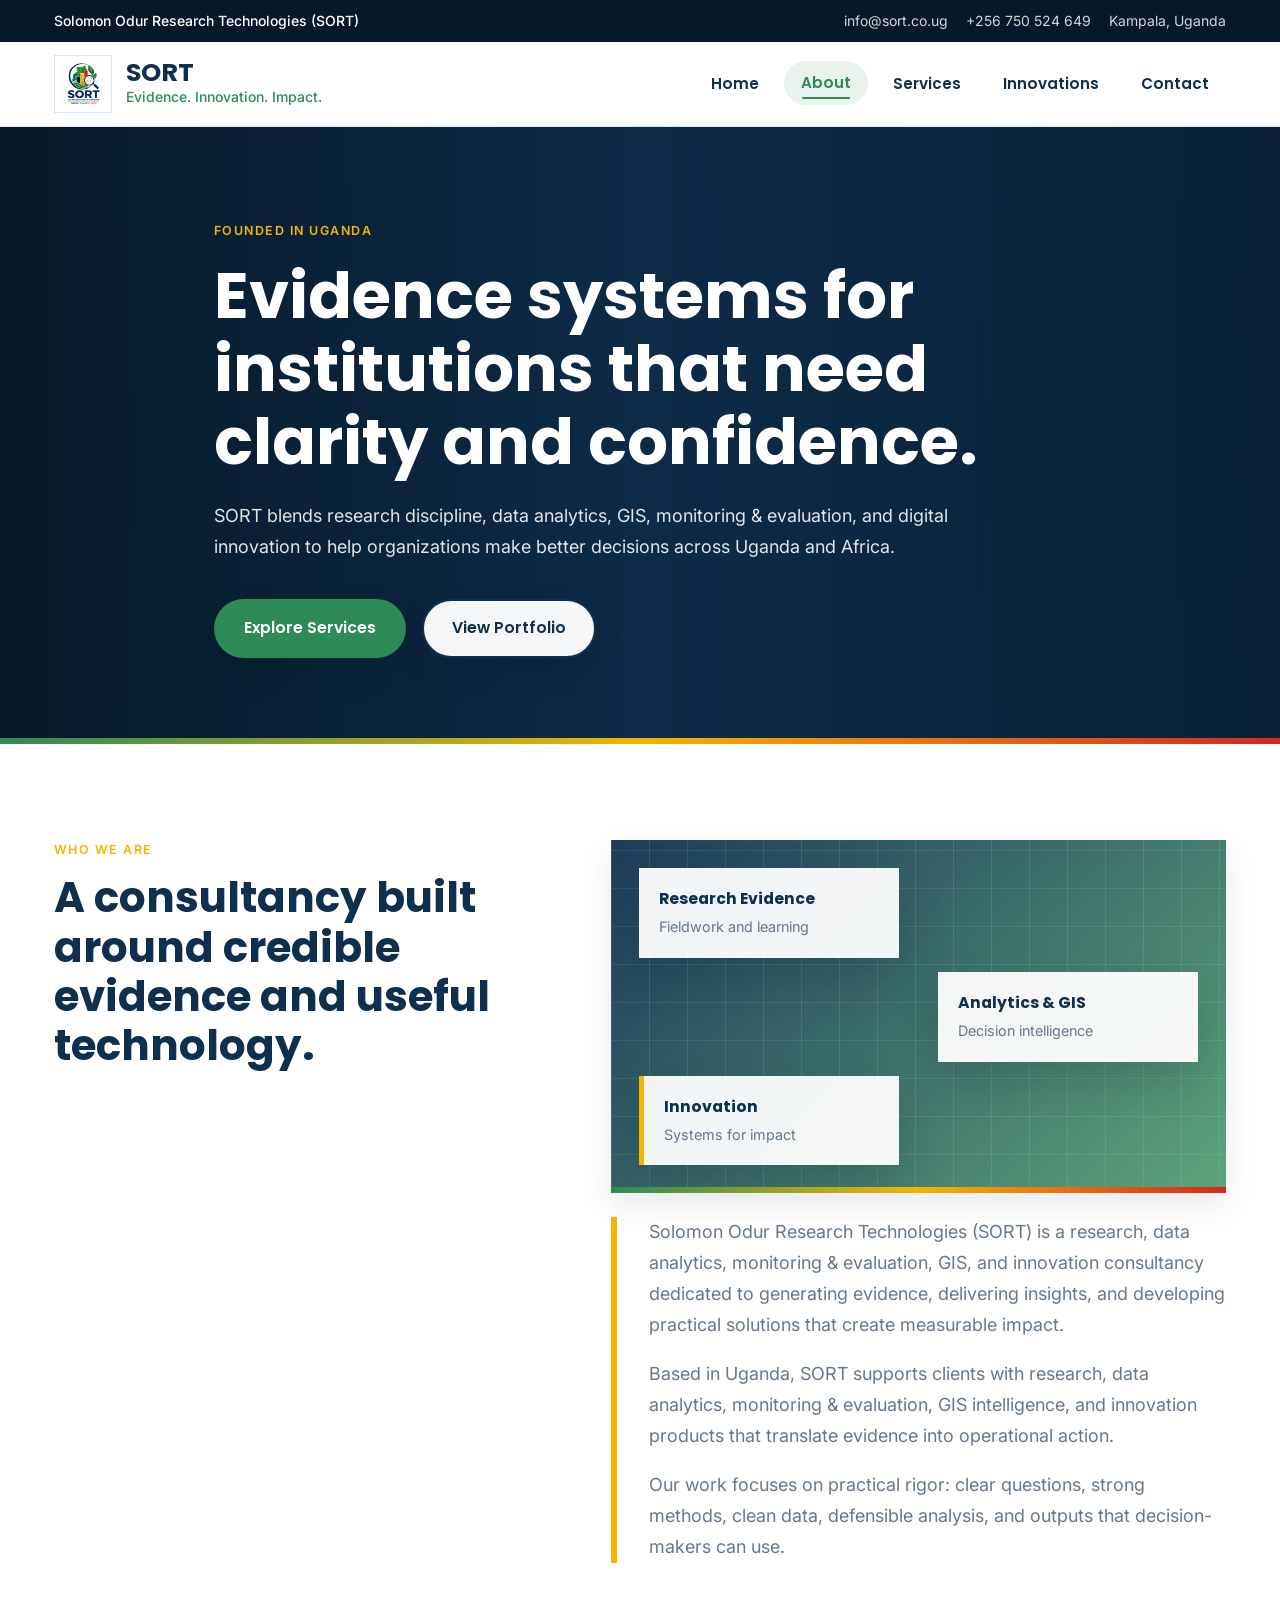
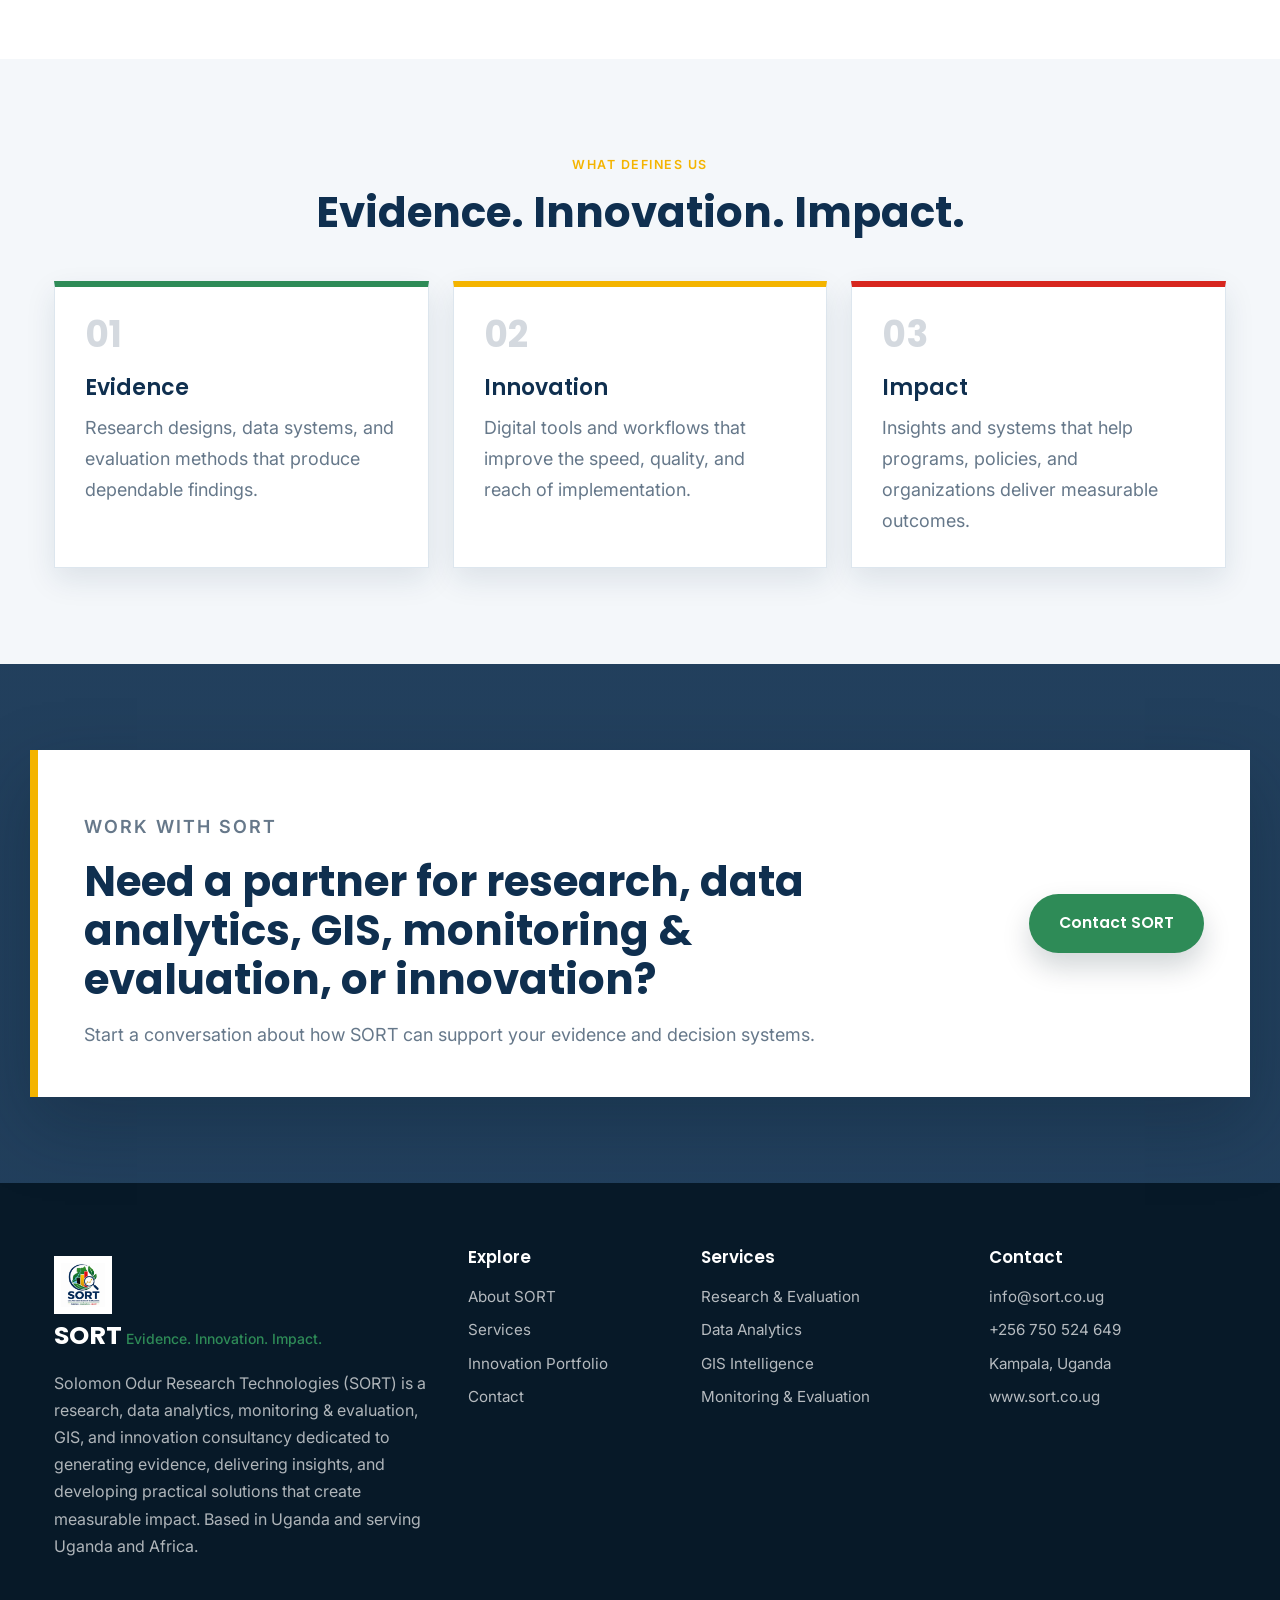
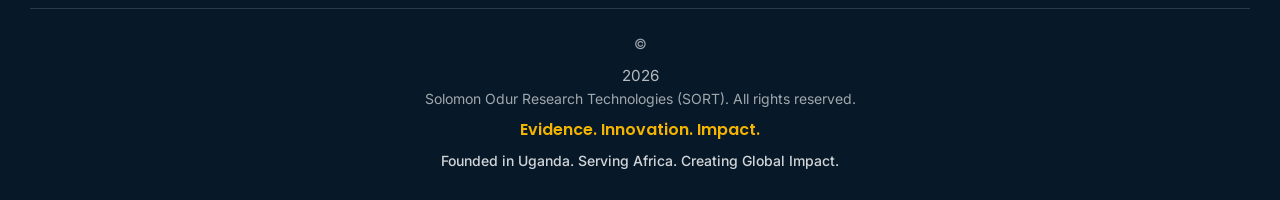
==== about.html @ d626e4c6 "Initial commit for SORT website" ====
<!DOCTYPE html>
<html lang="en">
<head>
  <meta charset="UTF-8" />
  <meta name="viewport" content="width=device-width, initial-scale=1.0" />
  <meta name="description" content="Solomon Odur Research Technologies (SORT) is a research, data analytics, monitoring &amp; evaluation, GIS, and innovation consultancy dedicated to generating evidence, delivering insights, and developing practical solutions that create measurable impact. Founded in Uganda and serving Uganda and Africa." />
  <title>About Solomon Odur Research Technologies (SORT) | Evidence. Innovation. Impact.</title>
  <link rel="preconnect" href="https://fonts.googleapis.com">
  <link rel="preconnect" href="https://fonts.gstatic.com" crossorigin>
  <link href="https://fonts.googleapis.com/css2?family=Inter:wght@300;400;500;600&family=Poppins:wght@400;500;600;700;800&display=swap" rel="stylesheet">
  <link rel="stylesheet" href="assets/css/style.css">
</head>
<body>
  <header class="site-header" data-header>
    <div class="top-bar">
      <div class="container top-bar__inner">
        <p>Solomon Odur Research Technologies (SORT)</p>
        <div class="top-bar__contact" aria-label="SORT contact information">
          <a href="mailto:info@sort.co.ug">info@sort.co.ug</a>
          <a href="tel:+256750524649">+256 750 524 649</a>
          <span>Kampala, Uganda</span>
        </div>
      </div>
    </div>

    <nav class="main-nav" aria-label="Primary navigation">
      <div class="container main-nav__inner">
        <a class="brand" href="index.html" aria-label="SORT homepage">
          <img src="assets/images/logo.png" alt="Solomon Odur Research Technologies (SORT) logo" class="brand__logo">
          <span class="brand__copy">
            <strong>SORT</strong>
            <small>Evidence. Innovation. Impact.</small>
          </span>
        </a>

        <button class="nav-toggle" type="button" aria-label="Open navigation menu" aria-expanded="false" aria-controls="primary-menu" data-nav-toggle>
          <span></span>
          <span></span>
          <span></span>
        </button>

        <div class="nav-menu" id="primary-menu" data-nav-menu>
          <a href="index.html">Home</a>
          <a href="about.html" aria-current="page">About</a>
          <a href="services.html">Services</a>
          <a href="products.html">Innovations</a>
          <a href="contact.html">Contact</a>
        </div>
      </div>
    </nav>
  </header>

  <main>
    <section class="page-hero page-hero--about" aria-labelledby="page-title">
      <div class="container page-hero__inner">
        <p class="eyebrow">Founded in Uganda</p>
        <h1 id="page-title">Evidence systems for institutions that need clarity and confidence.</h1>
        <p>SORT blends research discipline, data analytics, GIS, monitoring &amp; evaluation, and digital innovation to help organizations make better decisions across Uganda and Africa.</p>
        <div class="hero__actions">
          <a class="btn btn--primary" href="services.html">Explore Services</a>
          <a class="btn btn--secondary" href="products.html">View Portfolio</a>
        </div>
      </div>
    </section>

    <section class="section page-section">
      <div class="container about-grid">
        <div class="section-intro">
          <p class="section-kicker">Who We Are</p>
          <h2>A consultancy built around credible evidence and useful technology.</h2>
        </div>
        <div class="about-media-grid">
          <div class="about-visual" aria-label="Research, analytics, and innovation visual">
            <div class="about-visual__map"></div>
            <div class="about-visual__card about-visual__card--field">
              <strong>Research Evidence</strong>
              <span>Fieldwork and learning</span>
            </div>
            <div class="about-visual__card about-visual__card--gis">
              <strong>Analytics &amp; GIS</strong>
              <span>Decision intelligence</span>
            </div>
            <div class="about-visual__card about-visual__card--innovation">
              <strong>Innovation</strong>
              <span>Systems for impact</span>
            </div>
          </div>
          <div class="about-copy">
            <p>Solomon Odur Research Technologies (SORT) is a research, data analytics, monitoring &amp; evaluation, GIS, and innovation consultancy dedicated to generating evidence, delivering insights, and developing practical solutions that create measurable impact.</p>
            <p>Based in Uganda, SORT supports clients with research, data analytics, monitoring &amp; evaluation, GIS intelligence, and innovation products that translate evidence into operational action.</p>
            <p>Our work focuses on practical rigor: clear questions, strong methods, clean data, defensible analysis, and outputs that decision-makers can use.</p>
          </div>
        </div>
      </div>
    </section>

    <section class="section page-section page-section--light">
      <div class="container">
        <div class="section-heading">
          <p class="section-kicker">What Defines Us</p>
          <h2>Evidence. Innovation. Impact.</h2>
        </div>
        <div class="page-card-grid">
          <article class="page-card">
            <span>01</span>
            <h3>Evidence</h3>
            <p>Research designs, data systems, and evaluation methods that produce dependable findings.</p>
          </article>
          <article class="page-card">
            <span>02</span>
            <h3>Innovation</h3>
            <p>Digital tools and workflows that improve the speed, quality, and reach of implementation.</p>
          </article>
          <article class="page-card">
            <span>03</span>
            <h3>Impact</h3>
            <p>Insights and systems that help programs, policies, and organizations deliver measurable outcomes.</p>
          </article>
        </div>
      </div>
    </section>

    <section class="cta-section" aria-labelledby="cta-title">
      <div class="container cta-panel">
        <div>
          <p class="section-kicker">Work With SORT</p>
          <h2 id="cta-title">Need a partner for research, data analytics, GIS, monitoring &amp; evaluation, or innovation?</h2>
          <p>Start a conversation about how SORT can support your evidence and decision systems.</p>
        </div>
        <a class="btn btn--primary" href="contact.html">Contact SORT</a>
      </div>
    </section>
  </main>

  <footer class="site-footer">
    <div class="container footer-grid">
      <div class="footer-about">
        <a class="brand brand--footer" href="index.html" aria-label="SORT homepage">
          <img src="assets/images/logo.png" alt="Solomon Odur Research Technologies (SORT) logo" class="brand__logo">
          <span class="brand__copy">
            <strong>SORT</strong>
            <small>Evidence. Innovation. Impact.</small>
          </span>
        </a>
        <p>Solomon Odur Research Technologies (SORT) is a research, data analytics, monitoring &amp; evaluation, GIS, and innovation consultancy dedicated to generating evidence, delivering insights, and developing practical solutions that create measurable impact. Based in Uganda and serving Uganda and Africa.</p>
      </div>
      <div>
        <h3>Explore</h3>
        <a href="about.html">About SORT</a>
        <a href="services.html">Services</a>
        <a href="products.html">Innovation Portfolio</a>
        <a href="contact.html">Contact</a>
      </div>
      <div>
        <h3>Services</h3>
        <span>Research & Evaluation</span>
        <span>Data Analytics</span>
        <span>GIS Intelligence</span>
        <span>Monitoring & Evaluation</span>
      </div>
      <div>
        <h3>Contact</h3>
        <a href="mailto:info@sort.co.ug">info@sort.co.ug</a>
        <a href="tel:+256750524649">+256 750 524 649</a>
        <span>Kampala, Uganda</span>
        <span>www.sort.co.ug</span>
      </div>
    </div>
    <div class="container footer-bottom">
      <p>&copy; <span data-year>2026</span> Solomon Odur Research Technologies (SORT). All rights reserved.</p>
      <p>Evidence. Innovation. Impact.</p>
      <p>Founded in Uganda. Serving Africa. Creating Global Impact.</p>
    </div>
  </footer>

  <script src="assets/js/main.js" defer></script>
</body>
</html>
---- assets/css/style.css ----
:root {
  --navy: #0F2F4F;
  --navy-950: #071928;
  --navy-900: #0A2239;
  --green: #2E8B57;
  --gold: #F4B400;
  --red: #D7261E;
  --white: #FFFFFF;
  --ink: #132235;
  --muted: #66788A;
  --mist: #F4F7FA;
  --line: #DDE6EE;
  --shadow-sm: 0 12px 28px rgba(15, 47, 79, 0.10);
  --shadow-lg: 0 28px 70px rgba(7, 25, 40, 0.28);
  --font-heading: "Poppins", "Inter", Arial, sans-serif;
  --font-body: "Inter", Arial, sans-serif;
  --text-hero: clamp(3rem, 5.2vw, 4rem);
  --leading-hero: 1.14;
  --text-section: clamp(2rem, 3.3vw, 2.625rem);
  --leading-section: 1.17;
  --text-card: 1.375rem;
  --leading-card: 1.18;
  --text-body: 1.125rem;
  --leading-body: 1.72;
  --text-small: 0.875rem;
  --leading-small: 1.55;
}

* {
  box-sizing: border-box;
  margin: 0;
  padding: 0;
}

html {
  scroll-behavior: smooth;
}

body {
  background: var(--white);
  color: var(--ink);
  font-family: var(--font-body);
  font-size: var(--text-body);
  font-weight: 400;
  line-height: var(--leading-body);
  min-width: 320px;
}

body.nav-open {
  overflow: hidden;
}

a {
  color: inherit;
  text-decoration: none;
}

img {
  display: block;
  max-width: 100%;
}

.container {
  margin: 0 auto;
  max-width: 1220px;
  padding: 0 24px;
  width: 100%;
}

.site-header {
  left: 0;
  position: sticky;
  right: 0;
  top: 0;
  z-index: 50;
}

.site-header.is-scrolled .main-nav {
  box-shadow: var(--shadow-sm);
}

.top-bar {
  background: var(--navy-950);
  color: rgba(255, 255, 255, 0.82);
  font-size: var(--text-small);
  line-height: var(--leading-small);
}

.top-bar__inner {
  align-items: center;
  display: flex;
  gap: 20px;
  justify-content: space-between;
  min-height: 42px;
}

.top-bar__inner p {
  color: var(--white);
  font-weight: 500;
}

.top-bar__contact {
  align-items: center;
  display: flex;
  flex-wrap: wrap;
  gap: 18px;
  justify-content: flex-end;
}

.top-bar a:hover {
  color: var(--gold);
}

.main-nav {
  background: rgba(255, 255, 255, 0.96);
  border-bottom: 1px solid rgba(221, 230, 238, 0.9);
  backdrop-filter: blur(18px);
  transition: box-shadow 180ms ease;
}

.main-nav__inner {
  align-items: center;
  display: flex;
  gap: 24px;
  justify-content: space-between;
  min-height: 84px;
}

.brand {
  align-items: center;
  display: inline-flex;
  gap: 14px;
  min-width: 250px;
}

.brand__logo {
  background: var(--white);
  border: 1px solid var(--line);
  height: 58px;
  object-fit: contain;
  padding: 6px;
  width: 58px;
}

.brand__copy {
  display: grid;
  gap: 1px;
}

.brand__copy strong {
  color: var(--navy);
  font-family: var(--font-heading);
  font-size: 1.58rem;
  font-weight: 700;
  letter-spacing: 0;
  line-height: 1;
}

.brand__copy small {
  color: var(--green);
  font-family: var(--font-body);
  font-size: var(--text-small);
  font-weight: 500;
  line-height: var(--leading-small);
}

.nav-menu {
  align-items: center;
  display: flex;
  gap: 8px;
  justify-content: flex-end;
}

.nav-menu a {
  border-radius: 999px;
  color: var(--navy);
  font-family: var(--font-heading);
  font-size: 0.95rem;
  font-weight: 600;
  line-height: 1.2;
  padding: 13px 17px;
  position: relative;
  transition: background 200ms ease, color 200ms ease, box-shadow 200ms ease, transform 200ms ease;
}

.nav-menu a::after {
  background: var(--green);
  border-radius: 999px;
  bottom: 6px;
  content: "";
  height: 2px;
  left: 18px;
  position: absolute;
  transform: scaleX(0);
  transform-origin: left;
  transition: transform 180ms ease;
  width: calc(100% - 36px);
}

.nav-menu a:hover,
.nav-menu a[aria-current="page"] {
  background: rgba(46, 139, 87, 0.10);
  color: var(--green);
  transform: translateY(-1px);
}

.nav-menu a:hover::after,
.nav-menu a[aria-current="page"]::after {
  transform: scaleX(1);
}

.nav-toggle {
  align-items: center;
  background: var(--navy);
  border: 0;
  border-radius: 999px;
  cursor: pointer;
  display: none;
  height: 46px;
  justify-content: center;
  padding: 0;
  width: 46px;
}

.nav-toggle span {
  background: var(--white);
  display: block;
  height: 2px;
  position: absolute;
  transition: transform 180ms ease, opacity 180ms ease;
  width: 21px;
}

.nav-toggle span:nth-child(1) {
  transform: translateY(-7px);
}

.nav-toggle span:nth-child(3) {
  transform: translateY(7px);
}

.nav-toggle[aria-expanded="true"] span:nth-child(1) {
  transform: rotate(45deg);
}

.nav-toggle[aria-expanded="true"] span:nth-child(2) {
  opacity: 0;
}

.nav-toggle[aria-expanded="true"] span:nth-child(3) {
  transform: rotate(-45deg);
}

.hero {
  background: var(--navy-950);
  color: var(--white);
  min-height: 760px;
  overflow: hidden;
  position: relative;
}

.hero::before {
  animation: heroBackgroundZoom 18s ease-out forwards;
  background:
    linear-gradient(90deg, rgba(7, 25, 40, 0.96) 0%, rgba(15, 47, 79, 0.84) 46%, rgba(15, 47, 79, 0.32) 100%),
    url("https://images.unsplash.com/photo-1667817418453-3489bb60ce9b?auto=format&fit=crop&w=2200&q=85");
  background-position: center;
  background-size: cover;
  content: "";
  inset: 0;
  position: absolute;
  transform: scale(1);
}

.hero::after {
  background: linear-gradient(90deg, var(--green), var(--gold), var(--red));
  bottom: 0;
  content: "";
  height: 7px;
  left: 0;
  position: absolute;
  right: 0;
}

.hero__overlay {
  background:
    linear-gradient(180deg, rgba(255, 255, 255, 0.07), transparent 32%),
    radial-gradient(circle at 82% 20%, rgba(244, 180, 0, 0.20), transparent 28%);
  inset: 0;
  position: absolute;
}

.hero__inner {
  align-items: center;
  display: grid;
  gap: 58px;
  grid-template-columns: minmax(0, 1fr) 370px;
  min-height: 760px;
  padding-bottom: 96px;
  padding-top: 96px;
  position: relative;
  z-index: 1;
}

.hero__content {
  max-width: 790px;
}

.hero__content > * {
  animation: fadeUp 780ms ease forwards;
  opacity: 0;
  transform: translateY(22px);
}

.hero__content > *:nth-child(1) {
  animation-delay: 100ms;
}

.hero__content > *:nth-child(2) {
  animation-delay: 210ms;
}

.hero__content > *:nth-child(3) {
  animation-delay: 320ms;
}

.hero__content > *:nth-child(4) {
  animation-delay: 430ms;
}

.hero__content > *:nth-child(5) {
  animation-delay: 540ms;
}

.eyebrow,
.section-kicker {
  color: var(--gold);
  font-size: 0.78rem;
  font-family: var(--font-body);
  font-weight: 600;
  line-height: var(--leading-small);
  letter-spacing: 0.12em;
  text-transform: uppercase;
}

.hero h1 {
  font-family: var(--font-heading);
  font-size: var(--text-hero);
  font-weight: 700;
  letter-spacing: 0;
  line-height: var(--leading-hero);
  margin-top: 20px;
}

.hero__slogan {
  color: var(--gold);
  font-family: var(--font-heading);
  font-size: clamp(1.35rem, 2.4vw, 2rem);
  font-weight: 700;
  line-height: 1.25;
  margin-top: 22px;
}

.hero__text {
  color: rgba(255, 255, 255, 0.9);
  font-size: var(--text-body);
  font-weight: 400;
  line-height: var(--leading-body);
  margin-top: 22px;
  max-width: 700px;
}

.hero__actions {
  align-items: center;
  display: flex;
  flex-wrap: wrap;
  gap: 16px;
  margin-top: 36px;
}

.btn {
  align-items: center;
  border: 2px solid transparent;
  border-radius: 999px;
  box-shadow: 0 14px 28px rgba(7, 25, 40, 0.18);
  display: inline-flex;
  font-family: var(--font-heading);
  font-size: 0.98rem;
  font-weight: 600;
  justify-content: center;
  letter-spacing: 0;
  min-height: 56px;
  min-width: 172px;
  padding: 14px 28px;
  transition: background 180ms ease, border-color 180ms ease, box-shadow 180ms ease, color 180ms ease, transform 180ms ease;
}

.btn:hover {
  box-shadow: 0 18px 34px rgba(7, 25, 40, 0.24);
  transform: translateY(-2px);
}

.btn:focus-visible,
.nav-menu a:focus-visible,
.nav-toggle:focus-visible {
  outline: 3px solid rgba(244, 180, 0, 0.55);
  outline-offset: 3px;
}

.btn--primary {
  background: var(--green);
  color: var(--white);
}

.btn--primary:hover {
  background: #257848;
  border-color: var(--gold);
}

.btn--secondary,
.btn--light {
  background: rgba(255, 255, 255, 0.96);
  border-color: var(--navy);
  color: var(--navy);
}

.hero .btn--secondary {
  background: rgba(255, 255, 255, 0.08);
  border-color: rgba(255, 255, 255, 0.72);
  color: var(--white);
}

.btn--secondary:hover,
.btn--light:hover {
  background: var(--white);
  border-color: var(--gold);
  color: var(--green);
}

.hero-card {
  background: rgba(255, 255, 255, 0.94);
  border: 1px solid rgba(255, 255, 255, 0.28);
  box-shadow: var(--shadow-lg);
  color: var(--ink);
  padding: 30px;
}

.hero-card__label {
  color: var(--red);
  display: block;
  font-family: var(--font-body);
  font-size: var(--text-small);
  font-weight: 600;
  line-height: var(--leading-small);
  letter-spacing: 0.12em;
  margin-bottom: 20px;
  text-transform: uppercase;
}

.hero-card div {
  border-left: 5px solid var(--green);
  padding: 0 0 0 18px;
}

.hero-card div + div {
  margin-top: 22px;
}

.hero-card div:nth-of-type(2) {
  border-left-color: var(--gold);
}

.hero-card div:nth-of-type(3) {
  border-left-color: var(--red);
}

.hero-card strong {
  color: var(--navy);
  display: block;
  font-family: var(--font-heading);
  font-size: 1.05rem;
  font-weight: 600;
  line-height: 1.3;
}

.hero-card p {
  color: var(--muted);
  font-size: var(--text-small);
  line-height: var(--leading-small);
  margin-top: 4px;
}

.trust-strip {
  background: var(--navy);
  color: var(--white);
}

.trust-strip__grid {
  display: grid;
  grid-template-columns: repeat(4, minmax(0, 1fr));
}

.trust-strip__grid div {
  border-left: 1px solid rgba(255, 255, 255, 0.14);
  min-height: 124px;
  padding: 28px 24px;
}

.trust-strip__grid div:last-child {
  border-right: 1px solid rgba(255, 255, 255, 0.14);
}

.trust-strip span {
  color: var(--gold);
  display: block;
  font-size: 0.82rem;
  font-weight: 600;
  margin-bottom: 9px;
}

.trust-strip strong {
  display: block;
  font-family: var(--font-heading);
  font-size: 1.05rem;
  font-weight: 600;
  line-height: 1.35;
}

.page-hero {
  background: var(--navy-950);
  color: var(--white);
  overflow: hidden;
  position: relative;
}

.page-hero::before {
  background:
    linear-gradient(90deg, rgba(7, 25, 40, 0.95), rgba(15, 47, 79, 0.78), rgba(15, 47, 79, 0.36)),
    url("https://images.unsplash.com/photo-1667817418453-3489bb60ce9b?auto=format&fit=crop&w=1800&q=85");
  background-position: center;
  background-size: cover;
  content: "";
  inset: 0;
  position: absolute;
  transform: scale(1.01);
}

.page-hero::after {
  background: linear-gradient(90deg, var(--green), var(--gold), var(--red));
  bottom: 0;
  content: "";
  height: 6px;
  left: 0;
  position: absolute;
  right: 0;
}

.page-hero--services::before {
  background:
    linear-gradient(90deg, rgba(7, 25, 40, 0.96), rgba(15, 47, 79, 0.82), rgba(46, 139, 87, 0.40)),
    radial-gradient(circle at 78% 24%, rgba(244, 180, 0, 0.22), transparent 26%),
    linear-gradient(135deg, rgba(255, 255, 255, 0.08) 25%, transparent 25%),
    url("https://images.unsplash.com/photo-1667817418453-3489bb60ce9b?auto=format&fit=crop&w=1800&q=85");
  background-position: center;
  background-size: cover, cover, 44px 44px, cover;
}

.page-hero--portfolio::before {
  background:
    linear-gradient(90deg, rgba(7, 25, 40, 0.96), rgba(15, 47, 79, 0.86), rgba(7, 25, 40, 0.52)),
    linear-gradient(135deg, rgba(46, 139, 87, 0.28), transparent 28%),
    linear-gradient(315deg, rgba(215, 38, 30, 0.20), transparent 30%),
    repeating-linear-gradient(90deg, rgba(255, 255, 255, 0.08) 0 1px, transparent 1px 44px),
    repeating-linear-gradient(0deg, rgba(255, 255, 255, 0.07) 0 1px, transparent 1px 44px);
  background-position: center;
  background-size: cover;
}

.page-hero--contact::before {
  background:
    linear-gradient(90deg, rgba(7, 25, 40, 0.95), rgba(15, 47, 79, 0.78), rgba(15, 47, 79, 0.34)),
    url("https://images.unsplash.com/photo-1672590273072-6a92fa9e7f30?auto=format&fit=crop&w=1800&q=85");
  background-position: center;
  background-size: cover;
}

.page-hero__inner {
  max-width: 900px;
  min-height: 440px;
  padding-bottom: 86px;
  padding-top: 94px;
  position: relative;
  z-index: 1;
}

.page-hero h1 {
  font-family: var(--font-heading);
  font-size: var(--text-hero);
  font-weight: 700;
  letter-spacing: 0;
  line-height: var(--leading-hero);
  margin-top: 20px;
}

.page-hero p:not(.eyebrow) {
  color: rgba(255, 255, 255, 0.88);
  font-size: var(--text-body);
  line-height: var(--leading-body);
  margin-top: 22px;
  max-width: 760px;
}

.section {
  padding: 96px 0;
}

.page-section {
  background: var(--white);
}

.page-section--light {
  background: var(--mist);
}

.about-section {
  background: var(--white);
}

.about-grid,
.insight-grid,
.portfolio-header {
  display: grid;
  gap: 54px;
  grid-template-columns: 0.9fr 1.1fr;
}

.section-intro h2,
.section-heading h2,
.portfolio-header h2,
.insight-panel h2,
.cta-panel h2 {
  color: var(--navy);
  font-family: var(--font-heading);
  font-size: var(--text-section);
  font-weight: 700;
  letter-spacing: 0;
  line-height: var(--leading-section);
  margin-top: 14px;
}

.about-copy {
  border-left: 6px solid var(--gold);
  color: var(--muted);
  font-size: var(--text-body);
  line-height: var(--leading-body);
  padding-left: 32px;
}

.about-copy p + p {
  margin-top: 18px;
}

.about-media-grid {
  display: grid;
  gap: 24px;
}

.about-visual {
  background:
    linear-gradient(135deg, rgba(15, 47, 79, 0.94), rgba(46, 139, 87, 0.78)),
    url("https://images.unsplash.com/photo-1667817418453-3489bb60ce9b?auto=format&fit=crop&w=1200&q=80");
  background-position: center;
  background-size: cover;
  box-shadow: var(--shadow-sm);
  min-height: 320px;
  overflow: hidden;
  padding: 28px;
  position: relative;
}

.about-visual::after {
  background: linear-gradient(90deg, var(--green), var(--gold), var(--red));
  bottom: 0;
  content: "";
  height: 6px;
  left: 0;
  position: absolute;
  right: 0;
}

.about-visual__map {
  background:
    repeating-linear-gradient(90deg, rgba(255, 255, 255, 0.14) 0 1px, transparent 1px 38px),
    repeating-linear-gradient(0deg, rgba(255, 255, 255, 0.12) 0 1px, transparent 1px 38px);
  inset: 0;
  opacity: 0.72;
  position: absolute;
}

.about-visual__card {
  background: rgba(255, 255, 255, 0.94);
  box-shadow: 0 18px 45px rgba(7, 25, 40, 0.18);
  max-width: 260px;
  padding: 18px 20px;
  position: relative;
}

.about-visual__card + .about-visual__card {
  margin-top: 14px;
}

.about-visual__card--gis {
  margin-left: auto;
}

.about-visual__card--innovation {
  border-left: 5px solid var(--gold);
}

.about-visual__card strong,
.about-visual__card span {
  display: block;
}

.about-visual__card strong {
  color: var(--navy);
  font-family: var(--font-heading);
  font-size: 0.98rem;
}

.about-visual__card span {
  color: var(--muted);
  font-size: 0.9rem;
  margin-top: 2px;
}

.page-card-grid {
  display: grid;
  gap: 24px;
  grid-template-columns: repeat(3, minmax(0, 1fr));
}

.page-card {
  background: var(--white);
  border: 1px solid var(--line);
  border-top: 6px solid var(--green);
  box-shadow: var(--shadow-sm);
  min-height: 230px;
  padding: 30px;
  transition: box-shadow 220ms ease, transform 220ms ease;
}

.page-card:nth-child(2) {
  border-top-color: var(--gold);
}

.page-card:nth-child(3) {
  border-top-color: var(--red);
}

.page-card:hover {
  box-shadow: 0 22px 48px rgba(15, 47, 79, 0.15);
  transform: translateY(-6px);
}

.page-card span {
  color: rgba(15, 47, 79, 0.18);
  display: block;
  font-family: var(--font-heading);
  font-size: 2.25rem;
  font-weight: 700;
  line-height: 1;
  margin-bottom: 22px;
}

.page-card h3 {
  color: var(--navy);
  font-family: var(--font-heading);
  font-size: var(--text-card);
  font-weight: 600;
  line-height: var(--leading-card);
}

.page-card p {
  color: var(--muted);
  font-size: var(--text-body);
  line-height: var(--leading-body);
  margin-top: 12px;
}

.split-feature {
  display: grid;
  gap: 54px;
  grid-template-columns: 0.9fr 1.1fr;
}

.split-feature h2,
.contact-panel h2 {
  color: var(--navy);
  font-family: var(--font-heading);
  font-size: var(--text-section);
  font-weight: 700;
  line-height: var(--leading-section);
  margin-top: 12px;
}

.feature-list {
  color: var(--muted);
  display: grid;
  gap: 18px;
  font-size: var(--text-body);
  line-height: var(--leading-body);
}

.feature-list p {
  background: var(--white);
  border-left: 5px solid var(--green);
  box-shadow: var(--shadow-sm);
  padding: 22px 24px;
}

.feature-list p:nth-child(2) {
  border-left-color: var(--gold);
}

.feature-list p:nth-child(3) {
  border-left-color: var(--red);
}

.services-section {
  background:
    linear-gradient(180deg, var(--mist) 0%, var(--mist) 72%, var(--white) 72%, var(--white) 100%);
}

.section-heading {
  margin: 0 auto 44px;
  max-width: 820px;
  text-align: center;
}

.section-heading p:last-child,
.portfolio-header > p,
.insight-panel p,
.cta-panel p {
  color: var(--muted);
  font-size: var(--text-body);
  line-height: var(--leading-body);
  margin-top: 16px;
}

.services-grid {
  display: grid;
  gap: 22px;
  grid-template-columns: repeat(3, minmax(0, 1fr));
}

.service-card {
  background: var(--white);
  border: 1px solid var(--line);
  border-top: 6px solid var(--green);
  box-shadow: var(--shadow-sm);
  min-height: 255px;
  padding: 30px;
  position: relative;
  transition: border-color 220ms ease, box-shadow 220ms ease, transform 220ms ease;
}

.service-card::before {
  align-items: center;
  background: rgba(46, 139, 87, 0.10);
  color: var(--green);
  content: "R";
  display: inline-flex;
  font-family: var(--font-heading);
  font-size: 0.9rem;
  font-weight: 700;
  height: 48px;
  justify-content: center;
  margin-bottom: 22px;
  width: 48px;
}

.service-card--gold::before {
  background: rgba(244, 180, 0, 0.14);
  color: #9B7200;
  content: "DA";
}

.service-card--red::before {
  background: rgba(215, 38, 30, 0.10);
  color: var(--red);
  content: "ME";
}

.service-card--navy::before {
  background: rgba(15, 47, 79, 0.10);
  color: var(--navy);
  content: "GIS";
}

.services-grid .service-card:nth-child(5)::before {
  content: "SD";
}

.services-grid .service-card:nth-child(6)::before {
  content: "DX";
}

.service-card:hover {
  box-shadow: 0 22px 48px rgba(15, 47, 79, 0.15);
  transform: translateY(-6px);
}

.service-card span {
  color: rgba(15, 47, 79, 0.18);
  display: block;
  font-family: var(--font-heading);
  font-size: 2.4rem;
  font-weight: 700;
  line-height: 1;
  margin-bottom: 16px;
}

.service-card h3,
.portfolio-card h3 {
  color: var(--navy);
  font-family: var(--font-heading);
  font-size: var(--text-card);
  font-weight: 600;
  line-height: var(--leading-card);
}

.service-card p,
.portfolio-card p {
  color: var(--muted);
  font-size: var(--text-body);
  line-height: var(--leading-body);
  margin-top: 12px;
}

.service-card--green {
  border-top-color: var(--green);
}

.service-card--gold {
  border-top-color: var(--gold);
}

.service-card--red {
  border-top-color: var(--red);
}

.service-card--navy {
  border-top-color: var(--navy);
}

.portfolio-section {
  background: var(--navy-950);
  color: var(--white);
  position: relative;
}

.portfolio-section::before {
  background:
    linear-gradient(135deg, rgba(46, 139, 87, 0.20), transparent 34%),
    linear-gradient(315deg, rgba(215, 38, 30, 0.18), transparent 28%);
  content: "";
  inset: 0;
  position: absolute;
}

.portfolio-section .container {
  position: relative;
  z-index: 1;
}

.portfolio-header {
  align-items: end;
  margin-bottom: 42px;
}

.portfolio-header h2 {
  color: var(--white);
}

.portfolio-header > p {
  color: rgba(255, 255, 255, 0.72);
  font-size: var(--text-body);
  line-height: var(--leading-body);
}

.portfolio-grid {
  display: grid;
  gap: 24px;
  grid-template-columns: repeat(3, minmax(0, 1fr));
}

.portfolio-grid--light .portfolio-card {
  box-shadow: var(--shadow-sm);
}

.portfolio-card {
  background: var(--white);
  border: 1px solid rgba(255, 255, 255, 0.12);
  border-top: 6px solid var(--gold);
  box-shadow: var(--shadow-lg);
  color: var(--ink);
  min-height: 300px;
  overflow: hidden;
  padding: 30px;
  position: relative;
  transition: box-shadow 220ms ease, transform 220ms ease;
}

.portfolio-card::before {
  background:
    linear-gradient(135deg, rgba(15, 47, 79, 0.10), transparent 42%),
    repeating-linear-gradient(90deg, rgba(15, 47, 79, 0.08) 0 1px, transparent 1px 18px);
  content: "";
  height: 86px;
  left: 0;
  position: absolute;
  right: 0;
  top: 0;
}

.portfolio-card:nth-child(2)::before {
  background:
    linear-gradient(135deg, rgba(46, 139, 87, 0.16), transparent 42%),
    repeating-linear-gradient(45deg, rgba(46, 139, 87, 0.10) 0 2px, transparent 2px 18px);
}

.portfolio-card:nth-child(3)::before {
  background:
    linear-gradient(135deg, rgba(215, 38, 30, 0.12), transparent 42%),
    repeating-linear-gradient(90deg, rgba(244, 180, 0, 0.14) 0 2px, transparent 2px 20px);
}

.portfolio-card:hover {
  box-shadow: 0 34px 78px rgba(7, 25, 40, 0.34);
  transform: translateY(-6px);
}

.portfolio-card:nth-child(2) {
  border-top-color: var(--green);
}

.portfolio-card:nth-child(3) {
  border-top-color: var(--red);
}

.portfolio-card__top {
  align-items: center;
  display: flex;
  gap: 12px;
  justify-content: space-between;
  margin-bottom: 42px;
  position: relative;
  z-index: 1;
}

.portfolio-card__top span {
  color: rgba(15, 47, 79, 0.18);
  font-family: var(--font-heading);
  font-size: 2.2rem;
  font-weight: 700;
  line-height: 1;
}

.portfolio-card__top strong {
  color: var(--green);
  font-size: 0.76rem;
  font-weight: 600;
  letter-spacing: 0.12em;
  text-align: right;
  text-transform: uppercase;
}

.portfolio-card a {
  color: var(--navy);
  display: inline-flex;
  font-family: var(--font-heading);
  font-weight: 600;
  margin-top: 22px;
}

.portfolio-card a:hover {
  color: var(--red);
}

.insight-section {
  background: var(--mist);
}

.insight-grid {
  align-items: center;
}

.insight-panel {
  background: var(--white);
  border-left: 7px solid var(--green);
  box-shadow: var(--shadow-sm);
  padding: 40px;
}

.process-list {
  display: grid;
  gap: 18px;
}

.process-list div {
  align-items: flex-start;
  background: var(--white);
  border: 1px solid var(--line);
  display: grid;
  gap: 18px;
  grid-template-columns: 18px 1fr;
  padding: 24px;
  transition: box-shadow 220ms ease, transform 220ms ease;
}

.process-list div:hover {
  box-shadow: var(--shadow-sm);
  transform: translateY(-4px);
}

.process-list span {
  background: var(--gold);
  height: 18px;
  margin-top: 5px;
  width: 18px;
}

.process-list div:nth-child(2) span {
  background: var(--green);
}

.process-list div:nth-child(3) span {
  background: var(--red);
}

.process-list p {
  color: var(--ink);
  font-size: var(--text-body);
  font-weight: 500;
  line-height: var(--leading-body);
}

.contact-grid {
  align-items: stretch;
  display: grid;
  gap: 28px;
  grid-template-columns: 0.9fr 1.1fr;
}

.contact-panel {
  background: var(--white);
  border: 1px solid var(--line);
  box-shadow: var(--shadow-sm);
  padding: 38px;
}

.contact-panel--accent {
  border-left: 7px solid var(--gold);
}

.contact-list {
  display: grid;
  gap: 16px;
  margin-top: 30px;
}

.contact-list a,
.contact-list div {
  background: var(--mist);
  border-left: 5px solid var(--green);
  color: var(--ink);
  padding: 18px 20px;
  transition: box-shadow 220ms ease, transform 220ms ease;
}

.contact-list a:nth-child(2),
.contact-list div:nth-child(4) {
  border-left-color: var(--gold);
}

.contact-list div:nth-child(3) {
  border-left-color: var(--red);
}

.contact-list a:hover {
  box-shadow: var(--shadow-sm);
  transform: translateY(-3px);
}

.contact-list strong,
.contact-list span {
  display: block;
}

.contact-list strong {
  color: var(--navy);
  font-family: var(--font-heading);
  font-size: 1rem;
  font-weight: 600;
  line-height: 1.3;
}

.contact-list span {
  color: var(--muted);
  font-size: var(--text-body);
  line-height: var(--leading-body);
  margin-top: 3px;
}

.cta-section {
  background:
    linear-gradient(rgba(15, 47, 79, 0.92), rgba(15, 47, 79, 0.92)),
    url("https://images.unsplash.com/photo-1672590273072-6a92fa9e7f30?auto=format&fit=crop&w=1800&q=80");
  background-position: center;
  background-size: cover;
  padding: 86px 0;
}

.cta-panel {
  align-items: center;
  background: var(--white);
  border-left: 8px solid var(--gold);
  box-shadow: var(--shadow-lg);
  display: flex;
  gap: 40px;
  justify-content: space-between;
  padding: 46px;
}

.cta-panel > div {
  max-width: 760px;
}

.site-footer {
  background: var(--navy-950);
  color: var(--white);
  padding: 64px 0 28px;
}

.footer-grid {
  display: grid;
  gap: 38px;
  grid-template-columns: 1.35fr 0.7fr 0.9fr 0.85fr;
}

.brand--footer .brand__copy strong,
.site-footer h3 {
  color: var(--white);
}

.brand--footer .brand__logo {
  border-color: rgba(255, 255, 255, 0.18);
}

.site-footer p {
  color: rgba(255, 255, 255, 0.68);
  font-size: 1rem;
  line-height: 1.7;
  margin-top: 18px;
  max-width: 420px;
}

.site-footer h3 {
  font-family: var(--font-heading);
  font-size: 1.05rem;
  font-weight: 600;
  line-height: 1.3;
  margin-bottom: 16px;
}

.site-footer a,
.site-footer span {
  color: rgba(255, 255, 255, 0.70);
  display: block;
  font-family: var(--font-body);
  font-size: 0.95rem;
  line-height: 1.6;
  margin-top: 9px;
}

.site-footer a:hover {
  color: var(--gold);
}

.footer-bottom {
  border-top: 1px solid rgba(255, 255, 255, 0.14);
  display: grid;
  gap: 8px;
  margin-top: 48px;
  padding-top: 24px;
  text-align: center;
}

.footer-bottom p {
  color: rgba(255, 255, 255, 0.62);
  font-size: var(--text-small);
  line-height: var(--leading-small);
  margin: 0 auto;
  max-width: 820px;
}

.footer-bottom p:nth-child(2) {
  color: var(--gold);
  font-family: var(--font-heading);
  font-size: 1rem;
  font-weight: 600;
}

.footer-bottom p:nth-child(3) {
  color: rgba(255, 255, 255, 0.82);
  font-weight: 500;
}

.reveal {
  opacity: 0;
  transform: translateY(26px);
  transition: opacity 720ms ease, transform 720ms ease;
  transition-delay: var(--reveal-delay, 0ms);
}

.reveal.is-visible {
  opacity: 1;
  transform: translateY(0);
}

@keyframes fadeUp {
  from {
    opacity: 0;
    transform: translateY(22px);
  }

  to {
    opacity: 1;
    transform: translateY(0);
  }
}

@keyframes heroBackgroundZoom {
  from {
    transform: scale(1);
  }

  to {
    transform: scale(1.055);
  }
}

@media (max-width: 1100px) {
  .hero__inner {
    grid-template-columns: 1fr;
  }

  .hero-card {
    max-width: 620px;
  }

  .services-grid,
  .portfolio-grid,
  .page-card-grid {
    grid-template-columns: repeat(2, minmax(0, 1fr));
  }

  .footer-grid {
    grid-template-columns: repeat(2, minmax(0, 1fr));
  }
}

@media (max-width: 860px) {
  .top-bar__inner {
    align-items: flex-start;
    flex-direction: column;
    gap: 8px;
    padding-bottom: 10px;
    padding-top: 10px;
  }

  .top-bar__contact {
    gap: 8px 14px;
    justify-content: flex-start;
  }

  .main-nav__inner {
    min-height: 76px;
  }

  .brand {
    min-width: 0;
  }

  .nav-toggle {
    display: inline-flex;
    flex: 0 0 auto;
  }

  .nav-menu {
    background: var(--white);
    border-top: 1px solid var(--line);
    box-shadow: var(--shadow-sm);
    display: grid;
    gap: 0;
    left: 0;
    opacity: 0;
    padding: 14px 24px 24px;
    pointer-events: none;
    position: absolute;
    right: 0;
    top: 100%;
    transform: translateY(-8px);
    transition: opacity 180ms ease, transform 180ms ease;
  }

  .nav-menu.is-open {
    opacity: 1;
    pointer-events: auto;
    transform: translateY(0);
  }

  .nav-menu a {
    border-bottom: 1px solid var(--line);
    border-radius: 0;
    padding: 17px 0;
  }

  .nav-menu a:hover,
  .nav-menu a[aria-current="page"] {
    background: transparent;
    color: var(--green);
    padding-left: 10px;
  }

  .nav-menu a::after {
    display: none;
  }

  .about-grid,
  .insight-grid,
  .portfolio-header,
  .split-feature,
  .contact-grid {
    grid-template-columns: 1fr;
  }

  .portfolio-header {
    gap: 18px;
  }

  .trust-strip__grid {
    grid-template-columns: repeat(2, minmax(0, 1fr));
  }

  .cta-panel {
    align-items: flex-start;
    flex-direction: column;
  }
}

@media (max-width: 640px) {
  :root {
    --text-hero: clamp(2.4rem, 11vw, 3.25rem);
    --leading-hero: 1.12;
    --text-section: clamp(1.75rem, 8vw, 2.25rem);
    --leading-section: 1.18;
    --text-card: 1.25rem;
    --leading-card: 1.22;
    --text-body: 1rem;
    --leading-body: 1.7;
  }

  .container {
    padding: 0 18px;
  }

  .brand__logo {
    height: 50px;
    width: 50px;
  }

  .brand__copy strong {
    font-size: 1.35rem;
  }

  .brand__copy small {
    font-size: 0.7rem;
  }

  .hero {
    background: var(--navy-950);
    min-height: auto;
  }

  .page-hero::before,
  .page-hero--services::before,
  .page-hero--portfolio::before,
  .page-hero--contact::before {
    background:
      linear-gradient(180deg, rgba(7, 25, 40, 0.95), rgba(15, 47, 79, 0.80)),
      url("https://images.unsplash.com/photo-1667817418453-3489bb60ce9b?auto=format&fit=crop&w=1200&q=80");
    background-position: center;
    background-size: cover;
  }

  .page-hero__inner {
    min-height: 390px;
    padding-bottom: 72px;
    padding-top: 72px;
  }

  .hero::before {
    background:
      linear-gradient(180deg, rgba(7, 25, 40, 0.96) 0%, rgba(15, 47, 79, 0.82) 64%, rgba(15, 47, 79, 0.58) 100%),
      url("https://images.unsplash.com/photo-1667817418453-3489bb60ce9b?auto=format&fit=crop&w=1200&q=80");
  }

  .hero__inner {
    min-height: auto;
    padding-bottom: 72px;
    padding-top: 72px;
  }

  .hero h1,
  .page-hero h1 {
    font-size: var(--text-hero);
    line-height: var(--leading-hero);
  }

  .hero__actions,
  .btn {
    width: 100%;
  }

  .hero__actions {
    align-items: stretch;
  }

  .hero-card,
  .insight-panel,
  .cta-panel {
    padding: 28px;
  }

  .section {
    padding: 72px 0;
  }

  .about-copy {
    padding-left: 22px;
  }

  .services-grid,
  .portfolio-grid,
  .page-card-grid,
  .footer-grid,
  .trust-strip__grid {
    grid-template-columns: 1fr;
  }

  .trust-strip__grid div,
  .trust-strip__grid div:last-child {
    border-left: 0;
    border-right: 0;
    border-top: 1px solid rgba(255, 255, 255, 0.14);
    min-height: auto;
  }

  .service-card,
  .portfolio-card,
  .page-card,
  .contact-panel {
    min-height: auto;
    padding: 26px;
  }
}

@media (prefers-reduced-motion: reduce) {
  *,
  *::before,
  *::after {
    animation-duration: 0.001ms !important;
    animation-iteration-count: 1 !important;
    scroll-behavior: auto !important;
    transition-duration: 0.001ms !important;
  }

  .hero::before,
  .hero__content > *,
  .reveal {
    animation: none !important;
    opacity: 1 !important;
    transform: none !important;
  }
}
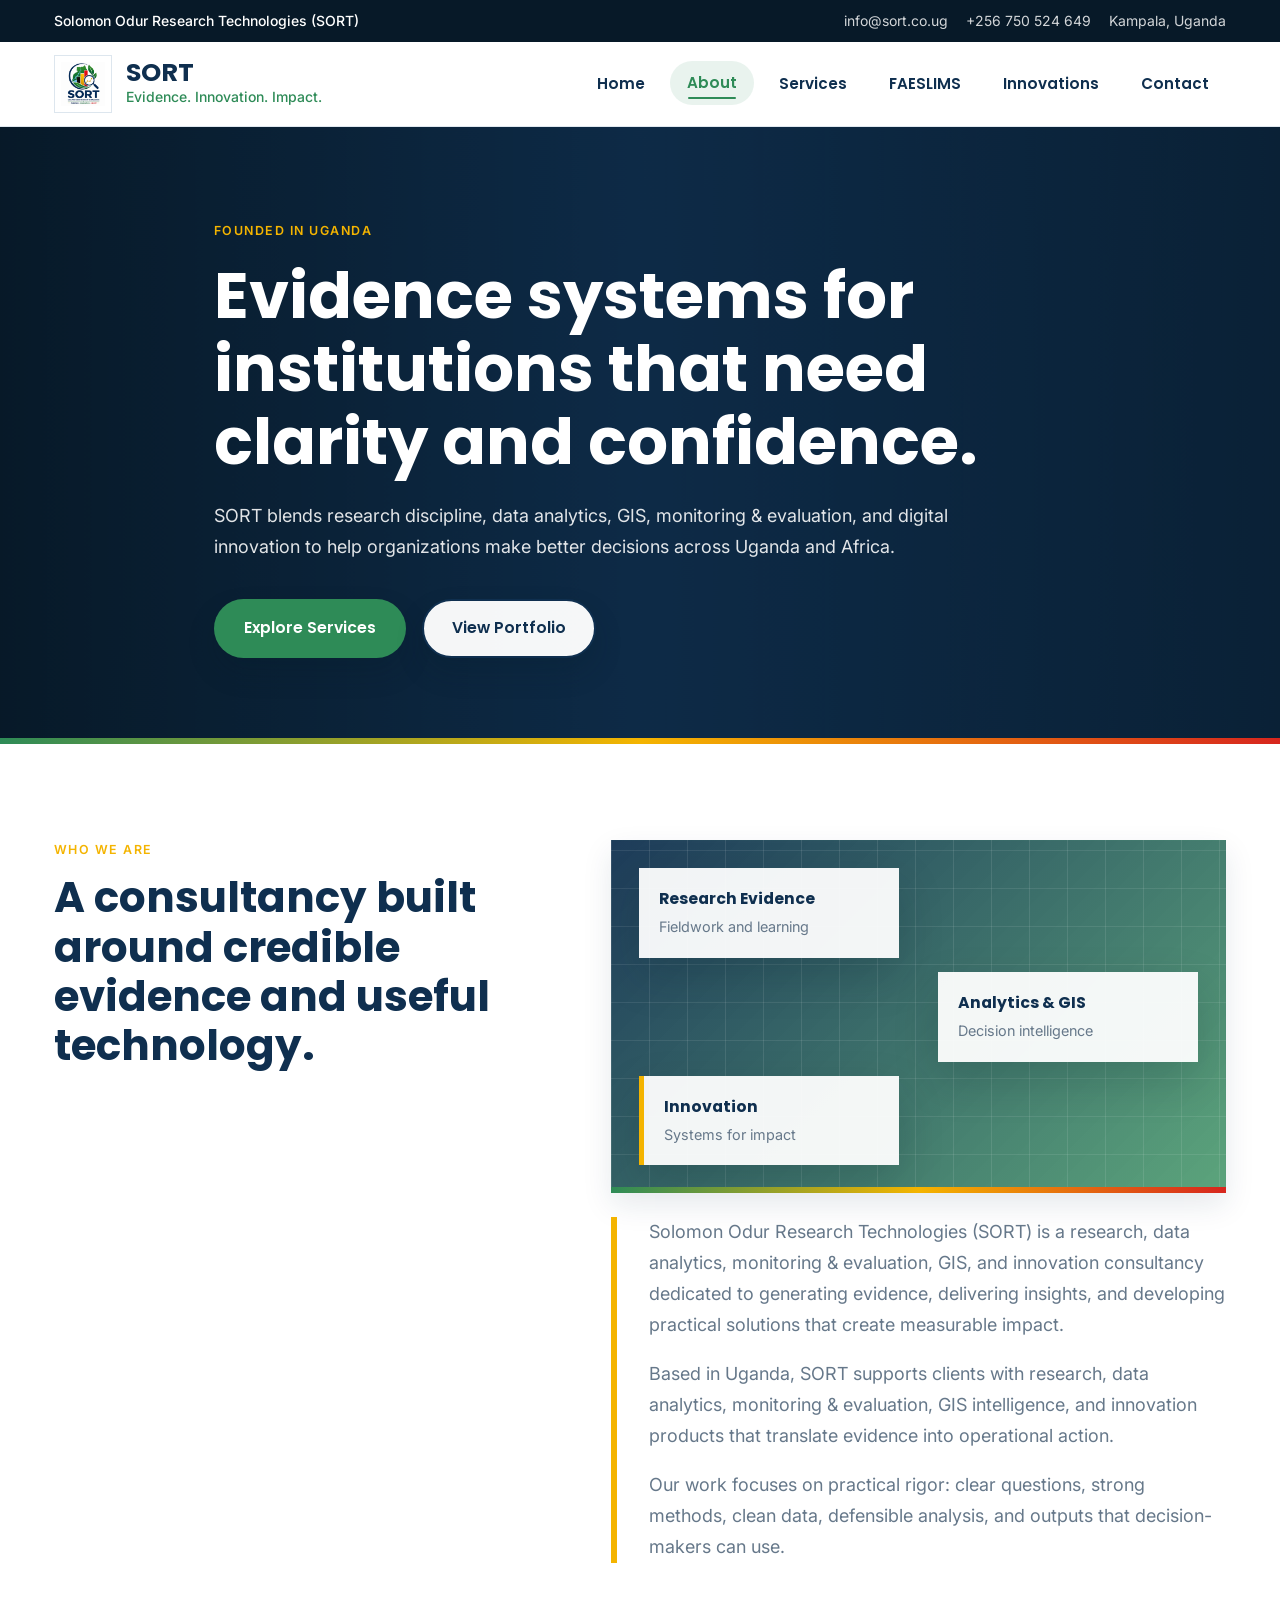
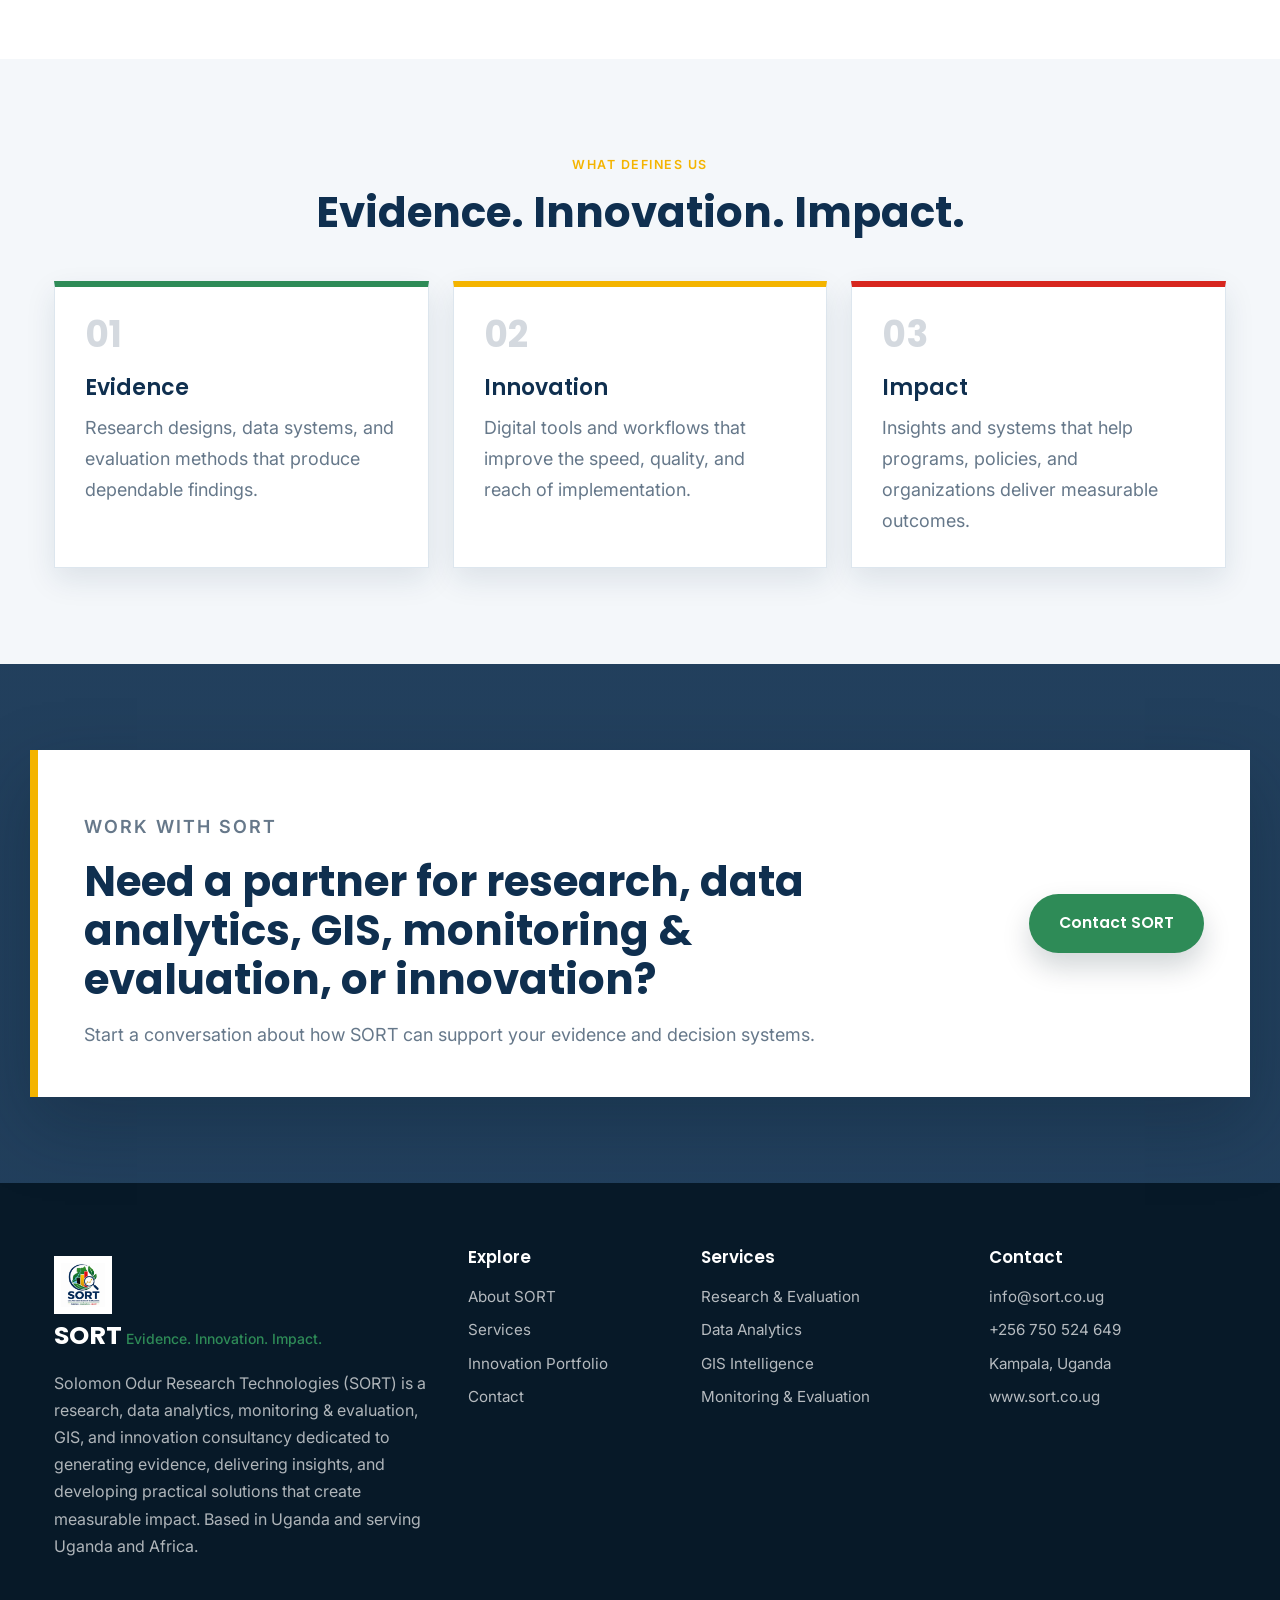
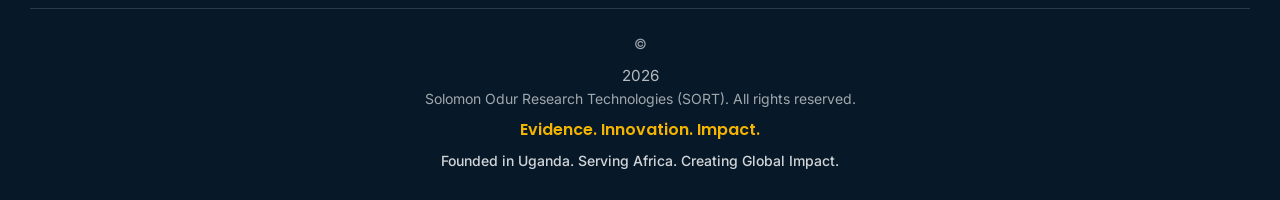
==== commit 226bc0f4: "Add FAESLIMS flagship product page" ====
--- a/about.html
+++ b/about.html
@@ -43,6 +43,7 @@
           <a href="index.html">Home</a>
           <a href="about.html" aria-current="page">About</a>
           <a href="services.html">Services</a>
+          <a href="faeslims.html">FAESLIMS</a>
           <a href="products.html">Innovations</a>
           <a href="contact.html">Contact</a>
         </div>
--- a/assets/css/style.css
+++ b/assets/css/style.css
@@ -584,6 +584,16 @@
   background-size: cover;
 }
 
+.page-hero--faeslims::before {
+  background:
+    linear-gradient(90deg, rgba(7, 25, 40, 0.96), rgba(46, 139, 87, 0.76), rgba(15, 47, 79, 0.52)),
+    linear-gradient(135deg, rgba(46, 139, 87, 0.24), transparent 32%),
+    linear-gradient(315deg, rgba(244, 180, 0, 0.18), transparent 30%),
+    url("https://images.unsplash.com/photo-1576091160550-112173e7d7a0?auto=format&fit=crop&w=1800&q=85");
+  background-position: center;
+  background-size: cover;
+}
+
 .page-hero__inner {
   max-width: 900px;
   min-height: 440px;
@@ -954,6 +964,72 @@
   border-top-color: var(--navy);
 }
 
+.faeslims-spotlight {
+  background: linear-gradient(135deg, rgba(46, 139, 87, 0.08), rgba(244, 180, 0, 0.04));
+  border-top: 6px solid var(--green);
+  border-bottom: 6px solid var(--gold);
+}
+
+.faeslims-spotlight__inner {
+  display: grid;
+  gap: 54px;
+  grid-template-columns: 1fr;
+}
+
+.faeslims-spotlight__content h2 {
+  color: var(--navy);
+  font-family: var(--font-heading);
+  font-size: var(--text-section);
+  font-weight: 700;
+  line-height: var(--leading-section);
+  margin-top: 14px;
+}
+
+.faeslims-spotlight__content > p {
+  color: var(--muted);
+  font-size: var(--text-body);
+  line-height: var(--leading-body);
+  margin-top: 16px;
+  max-width: 850px;
+}
+
+.faeslims-spotlight__features {
+  display: grid;
+  gap: 24px;
+  grid-template-columns: repeat(3, minmax(0, 1fr));
+  margin-top: 32px;
+}
+
+.faeslims-spotlight__features div {
+  background: var(--white);
+  border-left: 5px solid var(--green);
+  box-shadow: var(--shadow-sm);
+  padding: 24px;
+}
+
+.faeslims-spotlight__features div:nth-child(2) {
+  border-left-color: var(--gold);
+}
+
+.faeslims-spotlight__features div:nth-child(3) {
+  border-left-color: var(--red);
+}
+
+.faeslims-spotlight__features strong {
+  color: var(--navy);
+  display: block;
+  font-family: var(--font-heading);
+  font-size: 1rem;
+  font-weight: 600;
+  margin-bottom: 8px;
+}
+
+.faeslims-spotlight__features p {
+  color: var(--muted);
+  font-size: var(--text-body);
+  line-height: var(--leading-body);
+}
+
 .portfolio-section {
   background: var(--navy-950);
   color: var(--white);
@@ -1047,6 +1123,32 @@
 
 .portfolio-card:nth-child(3) {
   border-top-color: var(--red);
+}
+
+.portfolio-card--flagship {
+  background: linear-gradient(135deg, rgba(46, 139, 87, 0.04), rgba(244, 180, 0, 0.02));
+  border: 2px solid var(--green);
+  border-top: 8px solid var(--green);
+  box-shadow: 0 28px 70px rgba(46, 139, 87, 0.18), var(--shadow-lg);
+  grid-column: 1 / -1;
+  min-height: auto;
+  padding: 40px;
+}
+
+.portfolio-card--flagship::before {
+  background:
+    linear-gradient(135deg, rgba(46, 139, 87, 0.16), transparent 34%),
+    repeating-linear-gradient(45deg, rgba(46, 139, 87, 0.12) 0 2px, transparent 2px 18px);
+  height: 100px;
+}
+
+.portfolio-card--flagship:hover {
+  box-shadow: 0 38px 86px rgba(46, 139, 87, 0.24), var(--shadow-lg);
+  transform: translateY(-8px);
+}
+
+.portfolio-card--flagship h3 {
+  font-size: 1.75rem;
 }
 
 .portfolio-card__top {
@@ -1458,7 +1560,10 @@
     align-items: flex-start;
     flex-direction: column;
   }
-}
+
+  .faeslims-spotlight__features {
+    grid-template-columns: 1fr;
+  }
 
 @media (max-width: 640px) {
   :root {
@@ -1575,6 +1680,19 @@
     min-height: auto;
     padding: 26px;
   }
+
+  .portfolio-card--flagship {
+    grid-column: 1;
+    padding: 30px;
+  }
+
+  .portfolio-card--flagship h3 {
+    font-size: 1.5rem;
+  }
+
+  .faeslims-spotlight__features {
+    grid-template-columns: 1fr;
+  }
 }
 
 @media (prefers-reduced-motion: reduce) {
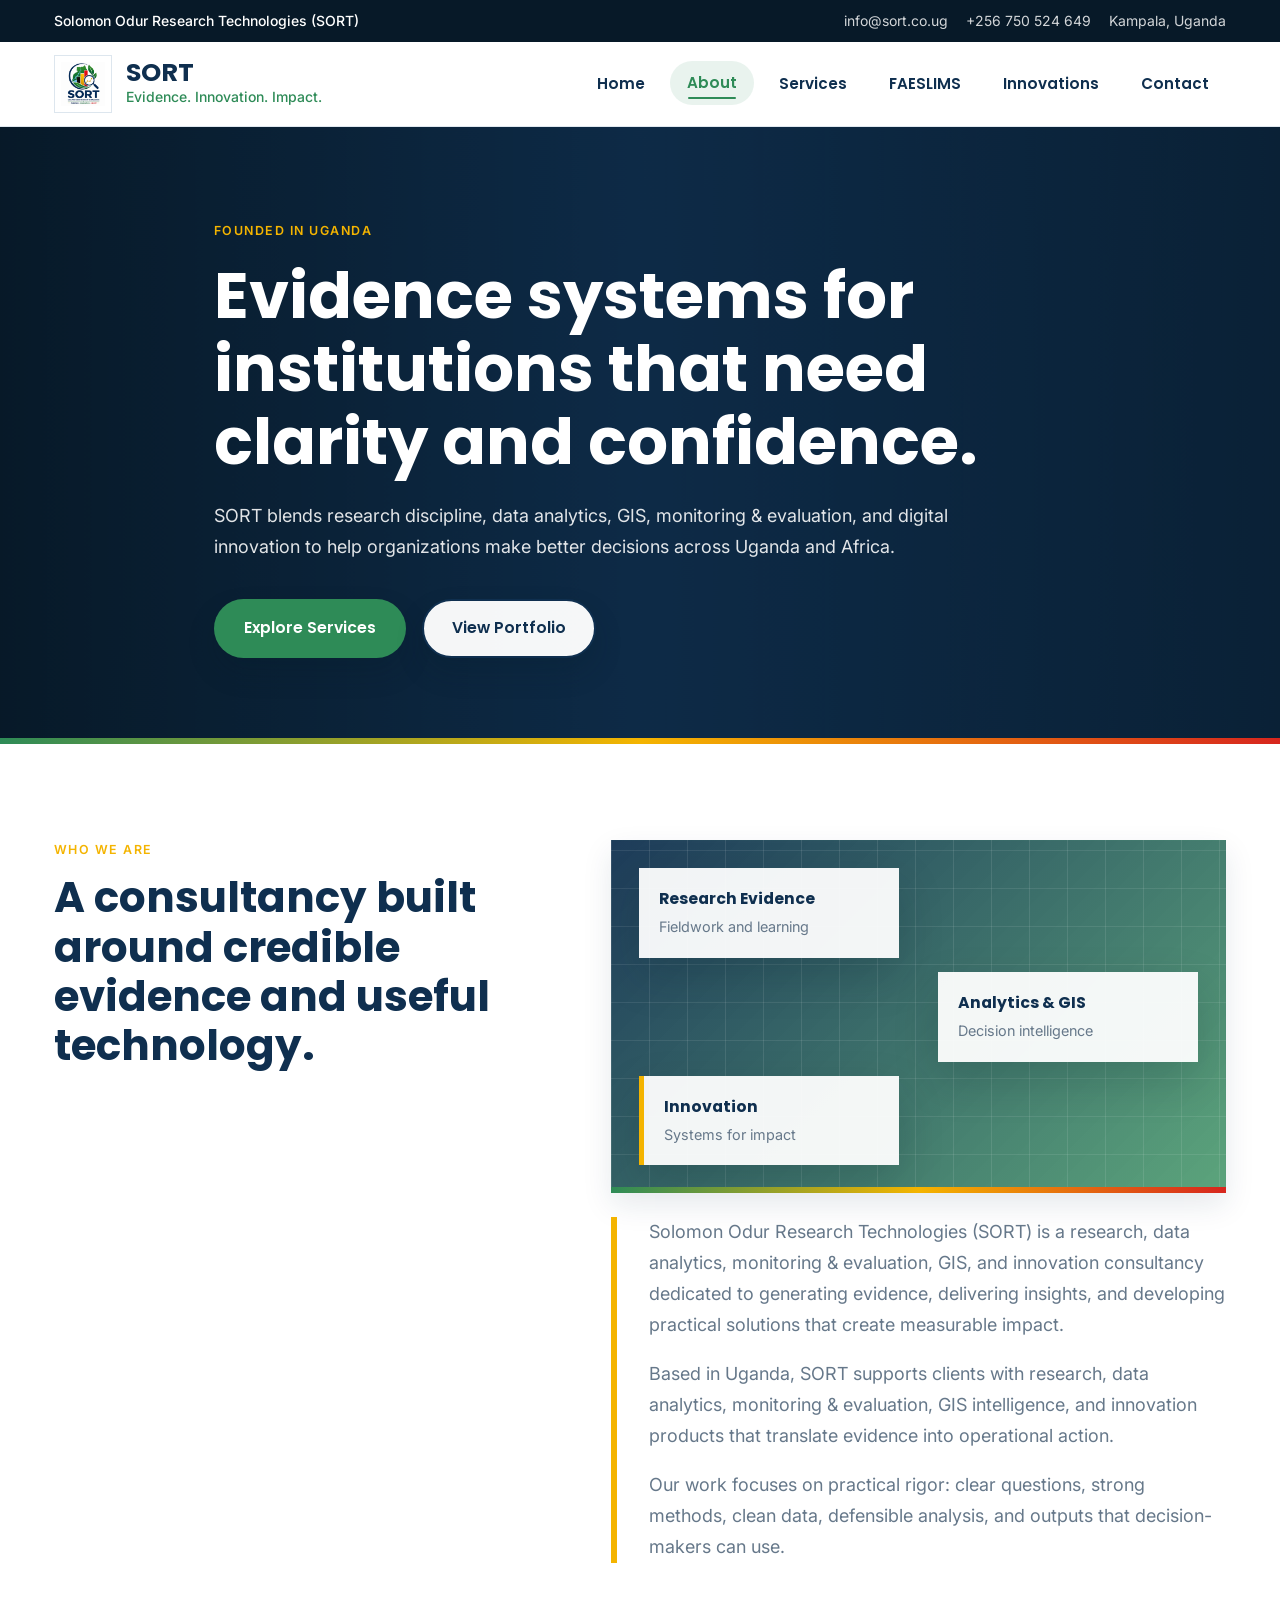
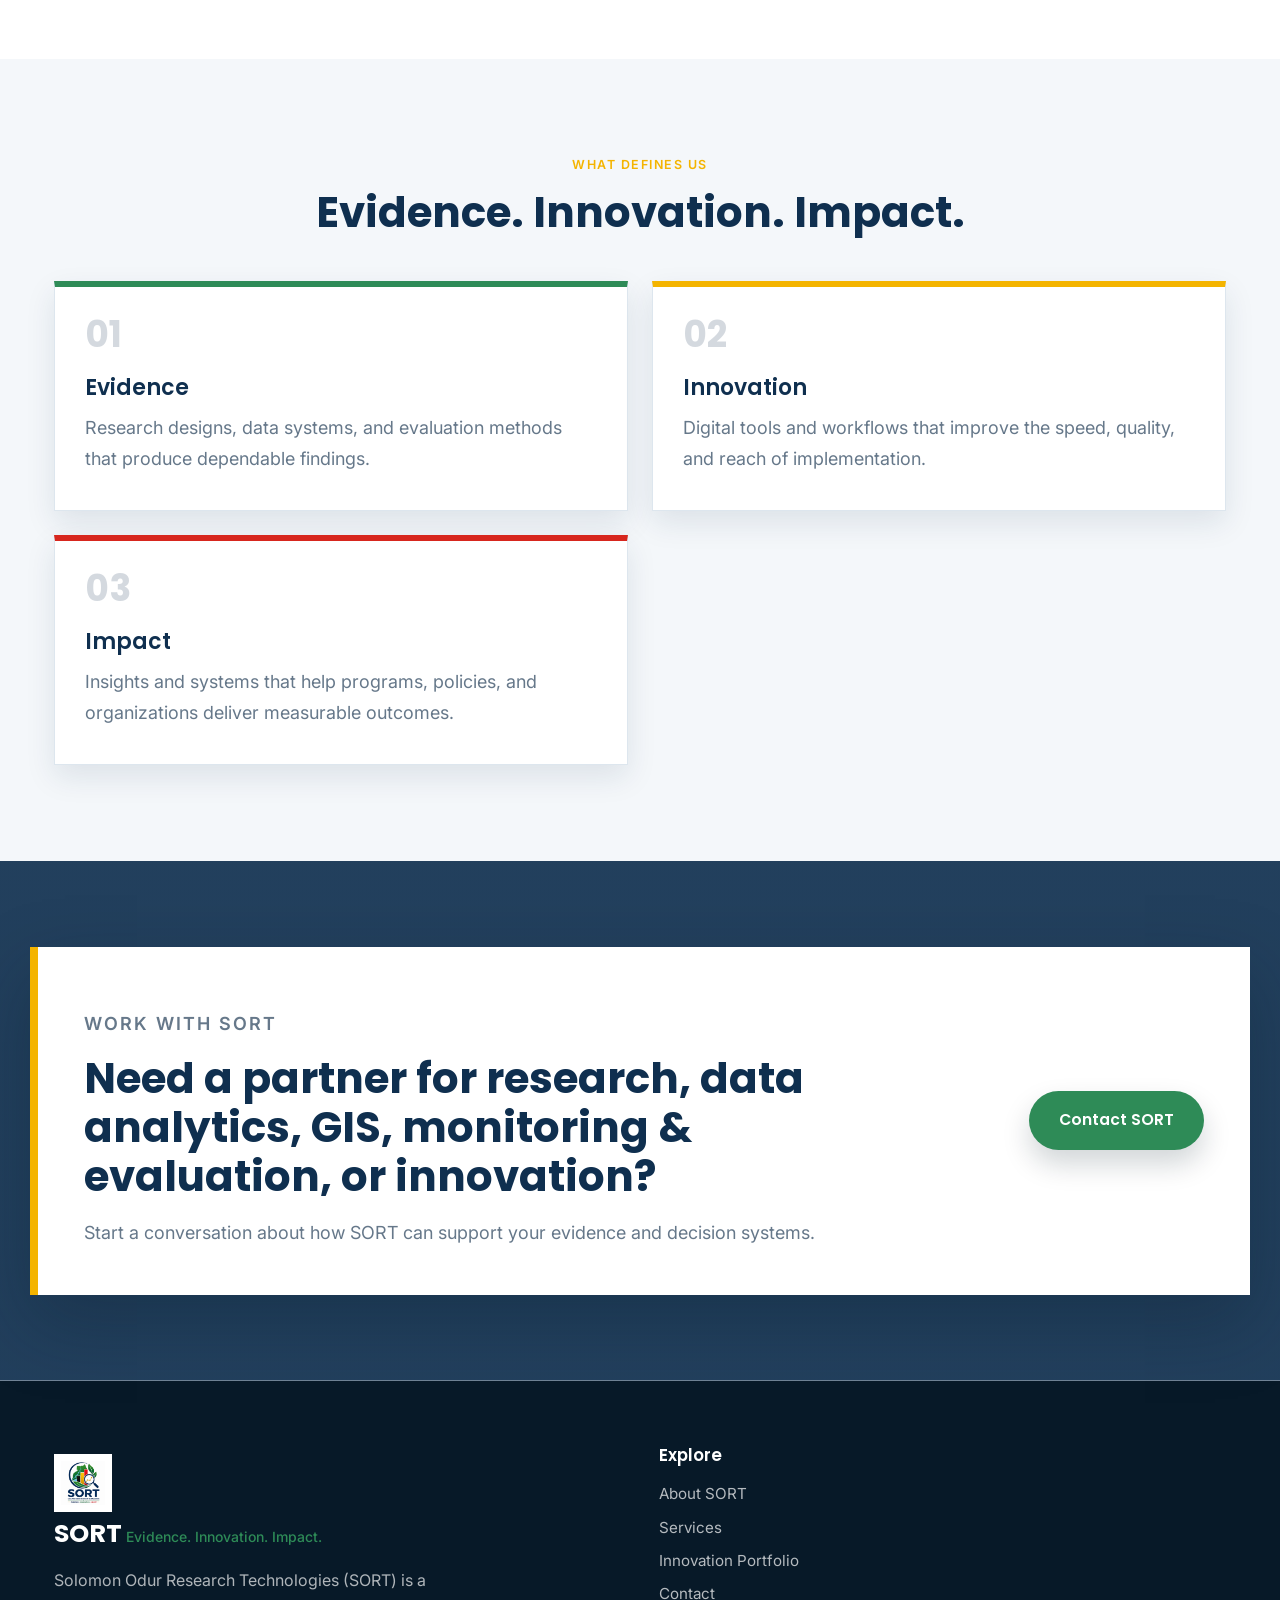
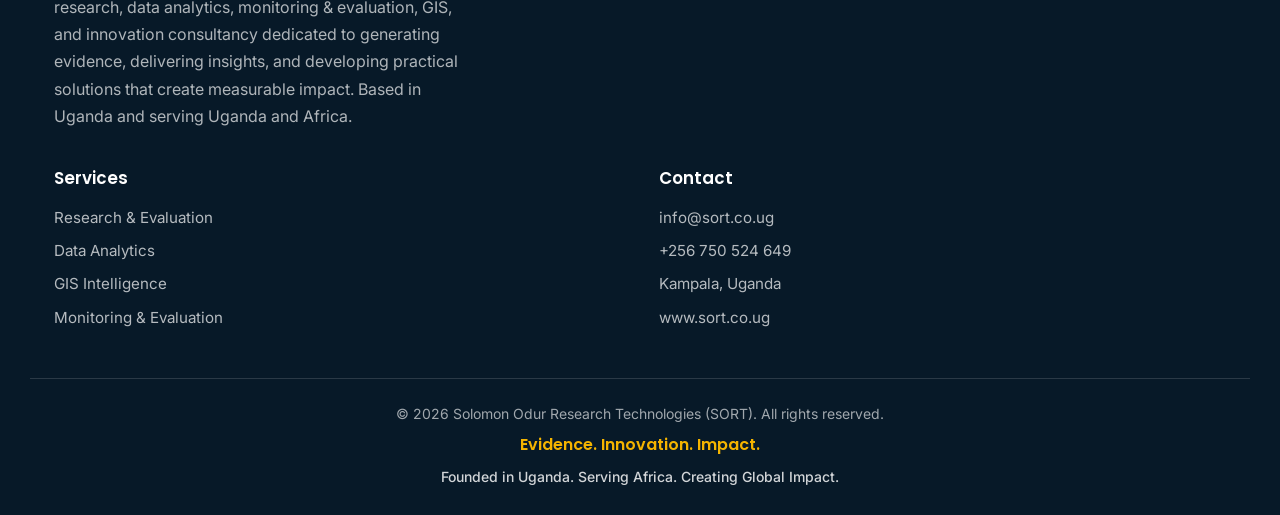
==== commit 884c0b10: "Improve mobile responsive layout" ====
--- a/about.html
+++ b/about.html
@@ -168,7 +168,7 @@
       </div>
     </div>
     <div class="container footer-bottom">
-      <p>&copy; <span data-year>2026</span> Solomon Odur Research Technologies (SORT). All rights reserved.</p>
+      <p class="copyright-line">&copy; 2026 Solomon Odur Research Technologies (SORT). All rights reserved.</p>
       <p>Evidence. Innovation. Impact.</p>
       <p>Founded in Uganda. Serving Africa. Creating Global Impact.</p>
     </div>
--- a/assets/css/style.css
+++ b/assets/css/style.css
@@ -1453,7 +1453,87 @@
   }
 }
 
-@media (max-width: 1100px) {
+.contact-form {
+  display: grid;
+  gap: 16px;
+}
+
+.contact-form input[type="text"],
+.contact-form input[type="email"],
+.contact-form input[type="tel"],
+.contact-form select,
+.contact-form textarea {
+  width: 100%;
+  padding: 10px;
+  border: 1px solid var(--line);
+  border-radius: 6px;
+  font-family: var(--font-body);
+  font-size: 1rem;
+  line-height: 1.5;
+  transition: border-color 200ms ease;
+}
+
+.contact-form input[type="text"]:focus,
+.contact-form input[type="email"]:focus,
+.contact-form input[type="tel"]:focus,
+.contact-form select:focus,
+.contact-form textarea:focus {
+  outline: none;
+  border-color: var(--green);
+  box-shadow: 0 0 0 3px rgba(46, 139, 87, 0.1);
+}
+
+.contact-form select {
+  appearance: none;
+  background-image: url("data:image/svg+xml,%3Csvg xmlns='http://www.w3.org/2000/svg' width='12' height='12' viewBox='0 0 12 12'%3E%3Cpath fill='%230F2F4F' d='M6 9L1 4h10z'/%3E%3C/svg%3E");
+  background-repeat: no-repeat;
+  background-position: right 10px center;
+  padding-right: 32px;
+}
+
+.contact-form textarea {
+  resize: vertical;
+  min-height: 120px;
+}
+
+.contact-form fieldset {
+  border: none;
+  padding: 0;
+  margin: 0;
+}
+
+.contact-form label {
+  display: block;
+  font-weight: 600;
+  color: var(--navy);
+  margin-bottom: 6px;
+  font-size: 0.95rem;
+}
+
+.contact-form label span {
+  color: var(--red);
+}
+
+.contact-form button {
+  width: 100%;
+}
+
+@media (max-width: 640px) {
+  .contact-form input[type="text"],
+  .contact-form input[type="email"],
+  .contact-form input[type="tel"],
+  .contact-form select,
+  .contact-form textarea {
+    padding: 12px;
+    font-size: 16px;
+  }
+}
+
+.thank-you-panel {
+  padding: 20px 0;
+}
+
+
   .hero__inner {
     grid-template-columns: 1fr;
   }
@@ -1713,3 +1793,140 @@
     transform: none !important;
   }
 }
+/* ===============================
+   Mobile Responsiveness Fix
+   =============================== */
+
+@media (max-width: 768px) {
+  body {
+    overflow-x: hidden;
+  }
+
+  .container {
+    width: 92%;
+    max-width: 92%;
+  }
+
+  header,
+  .site-header {
+    padding: 12px 5%;
+  }
+
+  nav,
+  .navbar,
+  .site-nav {
+    flex-direction: column;
+    align-items: flex-start;
+    gap: 12px;
+  }
+
+  .nav-links,
+  .site-nav__links {
+    width: 100%;
+    display: flex;
+    flex-direction: column;
+    gap: 10px;
+  }
+
+  .nav-links a,
+  .site-nav__links a {
+    display: block;
+    width: 100%;
+    padding: 10px 0;
+  }
+
+  .hero,
+  .page-hero,
+  .page-hero--faeslims {
+    padding: 70px 5% 50px;
+    text-align: center;
+  }
+
+  .hero h1,
+  .page-hero h1 {
+    font-size: 2rem;
+    line-height: 1.2;
+  }
+
+  .hero p,
+  .page-hero p {
+    font-size: 1rem;
+  }
+
+  .hero-actions,
+  .cta-buttons,
+  .button-group {
+    flex-direction: column;
+    align-items: stretch;
+  }
+
+  .hero-actions a,
+  .cta-buttons a,
+  .button-group a,
+  .btn {
+    width: 100%;
+    text-align: center;
+  }
+
+  .grid,
+  .cards-grid,
+  .services-grid,
+  .portfolio-grid,
+  .features-grid,
+  .footer-grid,
+  .contact-grid,
+  .faeslims-spotlight__inner {
+    grid-template-columns: 1fr !important;
+  }
+
+  .card,
+  .service-card,
+  .portfolio-card {
+    width: 100%;
+  }
+
+  .faeslims-spotlight,
+  section {
+    padding-left: 5%;
+    padding-right: 5%;
+  }
+
+  .footer-grid {
+    text-align: center;
+  }
+
+  .footer-bottom .copyright-line {
+    white-space: normal !important;
+    line-height: 1.5;
+  }
+
+  img {
+    max-width: 100%;
+    height: auto;
+  }
+}
+
+@media (max-width: 480px) {
+  .hero h1,
+  .page-hero h1 {
+    font-size: 1.7rem;
+  }
+
+  .hero,
+  .page-hero,
+  .page-hero--faeslims {
+    padding: 60px 5% 40px;
+  }
+
+  .brand__copy small {
+    font-size: 0.7rem;
+  }
+
+  .brand__logo {
+    max-height: 45px;
+  }
+
+  .footer-bottom p {
+    font-size: 0.85rem;
+  }
+}
